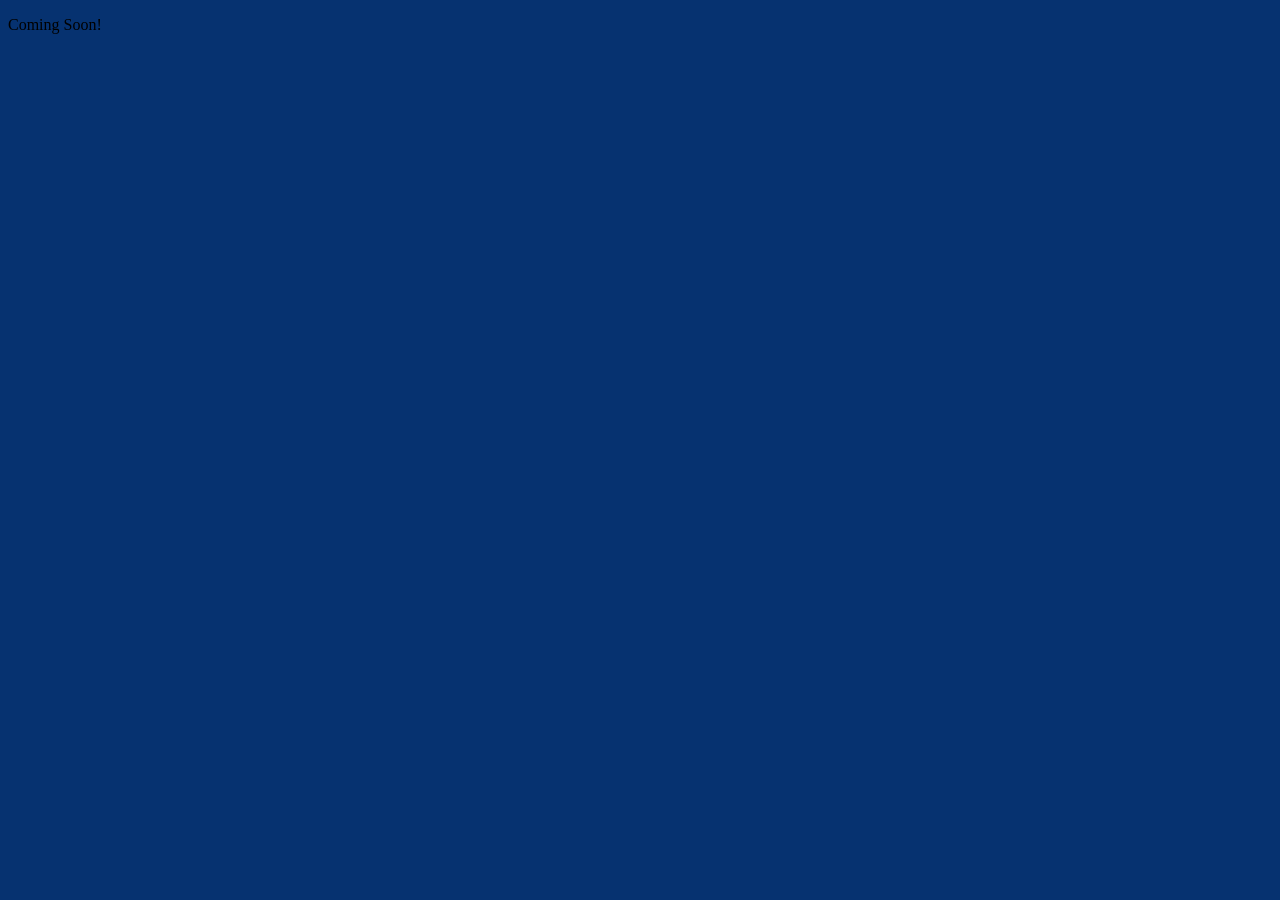
==== index.html @ 951ad7c0 "initial commit" ====
<!DOCTYPE html>
<html lang="en">
<head>
    <meta charset="UTF-8">
    <meta name="viewport" content="width=device-width, initial-scale=1.0">
    <title>Document</title>
    <link rel="stylesheet" href="CSS/style.css">
</head>
<body>
    <header>
    </header>
    
    <main>
        <p>Coming Soon!</p>
    </main>
    
    <footer>
    </footer>
</body>
</html>
---- CSS/style.css ----
html {
  box-sizing: border-box;
}

*,
*:before,
*:after {
  box-sizing: inherit;
}

body {
  color: black;
  background-color: #063270;
}
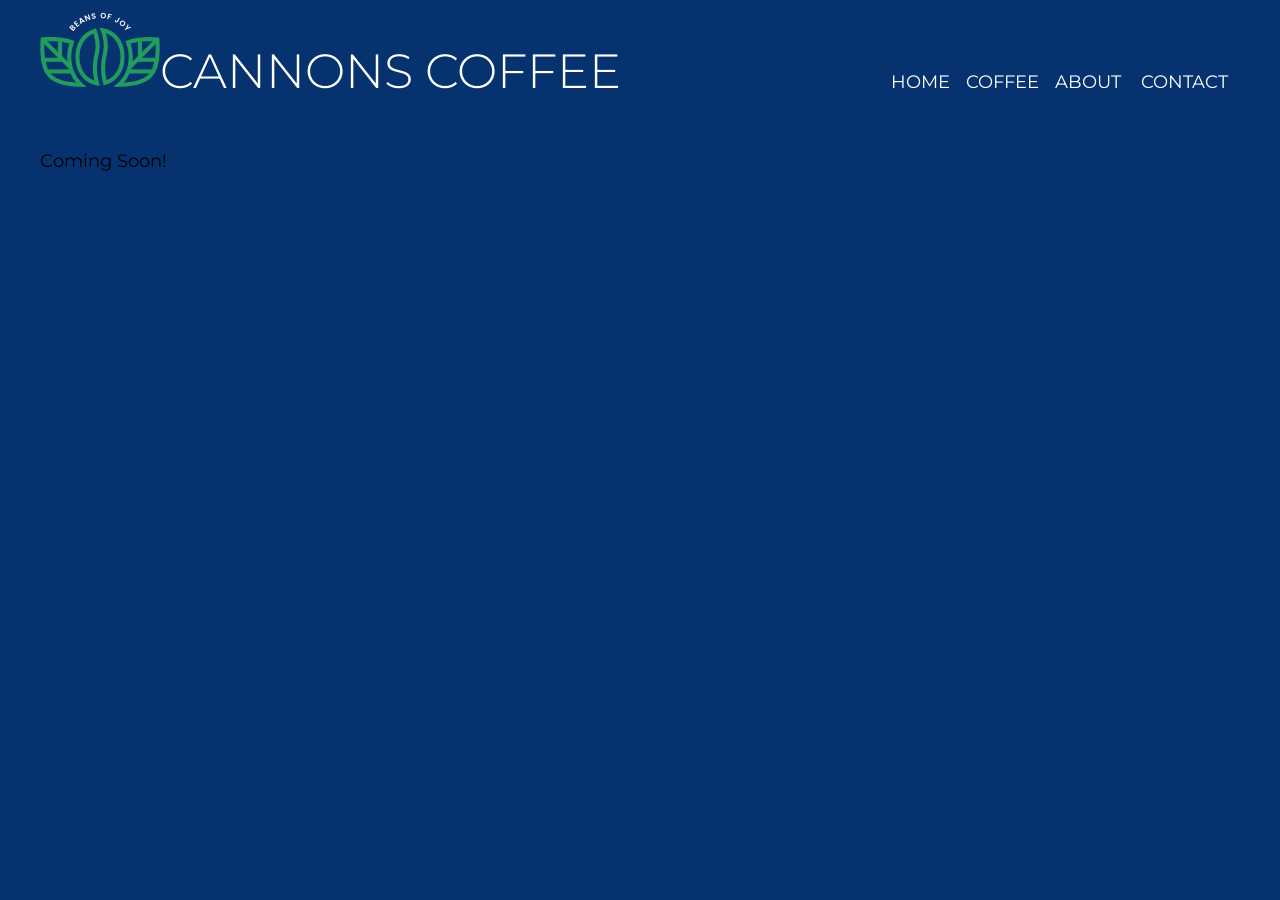
==== commit c0836e82: "navbar" ====
--- a/index.html
+++ b/index.html
@@ -7,7 +7,22 @@
     <link rel="stylesheet" href="CSS/style.css">
 </head>
 <body>
+    <div class="page">
     <header>
+        <navbar>
+            <div class="logo">
+                <img src="images/logo-nav.png" alt="cannons coffee logo, beans of joy"/>
+                <h1>cannons coffee</h1>
+            </div>
+            <nav>
+                <ul>
+                    <li><a href="index.html">home</a></li>
+                    <li><a href="latte.html">coffee</a></li>
+                    <li><a href="starbucks.com" target="_blank">about</a></li>
+                    <li><a href="mailto:chelseaarts321@gmail.com" target="_blank"></a>contact</li>
+                </ul>
+            </nav>
+        </navbar>
     </header>
     
     <main>
@@ -16,5 +31,6 @@
     
     <footer>
     </footer>
+    </div>
 </body>
 </html>
--- a/CSS/style.css
+++ b/CSS/style.css
@@ -1,3 +1,5 @@
+@import url('https://fonts.googleapis.com/css2?family=Montserrat:ital,wght@0,100..900;1,100..900&display=swap');
+
 html {
   box-sizing: border-box;
 }
@@ -13,3 +15,138 @@
   background-color: #063270;
 }
 
+:root {
+    --black: #000000;
+    --catalina: #06327d;
+    --bluetiful: #2b70e4;
+    --vegan: #209d5c;
+    --sunglow: #ffd034;
+    --white: #ffffff;
+    --light-blue: #cadbf8;
+}
+
+.page {
+    max-width: 1200px;
+    margin: 0 auto;
+}
+
+
+h1 {
+  font-family: "Montserrat", sans-serif;
+  font-optical-sizing: auto;
+  font-weight: 300;
+  font-style: normal;
+  font-size: 3rem;
+  line-height: 1.1667;
+  text-transform: uppercase;
+  margin: 0;
+}
+
+
+h2 {
+  font-family: "Montserrat", sans-serif;
+  font-optical-sizing: auto;
+  font-weight: 300;
+  font-style: normal;
+  font-size: 2.5rem;
+  line-height: 1.1667;
+  text-transform: uppercase;
+}
+
+h3 {
+    font-family: "Montserrat", sans-serif;
+  font-optical-sizing: auto;
+  font-weight: 300;
+  font-style: normal;
+  font-size: 1.75rem;
+  line-height: 1.1667;
+}
+
+body {
+    font-family: "Montserrat", sans-serif;
+  font-optical-sizing: auto;
+  font-style: normal;
+  font-size: 1.125rem;
+  line-height: 1.5;
+}
+
+.button1 {
+    background-color: var(--vegan);
+    color: var(--white);
+    border-radius: 5px;
+    text-align: center;
+    text-decoration: none;
+    text-transform: uppercase;
+}
+
+.button2 {
+    background-color: var(--catalina);
+    color: var(--white);
+    border-radius: 5px;
+    text-align: center;
+    text-decoration: none;
+    text-transform: uppercase;
+}
+
+navbar {
+    display: flex;
+    flex-direction: row;
+    justify-content: space-between;
+    color: var(--white);
+    align-items: baseline;
+}
+
+nav,
+ul,
+li,
+ a {
+    color: var(--white);
+    text-decoration: none;
+    list-style-type: none;
+    display: flex;
+    align-items: baseline;
+    flex-direction: row;
+    justify-content: baseline;
+    padding: .25rem;
+    text-transform: uppercase;
+}
+
+.logo {
+    display: flex;
+    flex-direction: row;
+    flex-wrap: nowrap;
+    justify-content: last baseline;
+    align-items: last baseline;
+    line-height: 1.1667;
+}
+
+img .logo {
+    height: 1.1667em;
+}
+
+
+@media (max-width: 999px) {
+    navbar {
+        flex-direction: column;
+        align-items: center;
+    }
+}
+
+@media (max-width: 649px) {
+    navbar,
+    nav,
+    ul {
+        flex-wrap: wrap;
+        align-items: center;
+        text-align: center;
+        justify-content: center;
+    }
+    .logo {
+        flex-wrap: wrap;
+        flex-direction: column;
+        align-items: center;
+        text-align: center;
+    }
+}
+
+
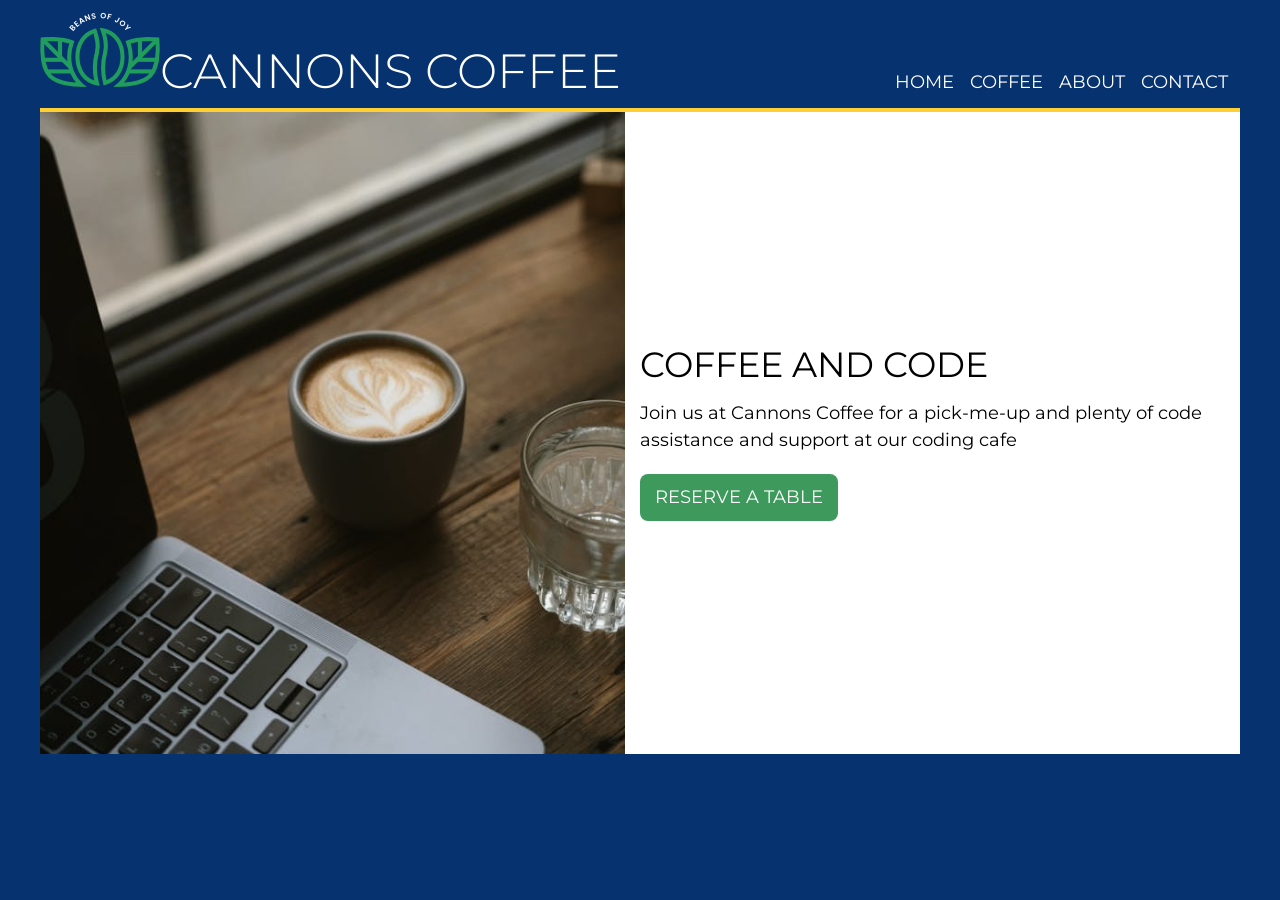
==== commit cf1273c4: "hero block" ====
--- a/index.html
+++ b/index.html
@@ -9,7 +9,7 @@
 <body>
     <div class="page">
     <header>
-        <navbar>
+        
             <div class="logo">
                 <img src="images/logo-nav.png" alt="cannons coffee logo, beans of joy"/>
                 <h1>cannons coffee</h1>
@@ -19,14 +19,21 @@
                     <li><a href="index.html">home</a></li>
                     <li><a href="latte.html">coffee</a></li>
                     <li><a href="starbucks.com" target="_blank">about</a></li>
-                    <li><a href="mailto:chelseaarts321@gmail.com" target="_blank"></a>contact</li>
+                    <li><a href="mailto:chelseaarts321@gmail.com" target="_blank">contact</a></li>
                 </ul>
             </nav>
-        </navbar>
+        
     </header>
     
     <main>
-        <p>Coming Soon!</p>
+        <div class="hero">
+          <div class="item"><img src="images/coffee-computer.jpg" alt="laptop with a cup of coffee and a glass of water"></div>
+          <div class="item"><h2>Coffee and Code</h2>
+            <p>Join us at Cannons Coffee for a pick-me-up and plenty of code assistance and support at our coding cafe</p>
+            <a href="https://www.google.com/" class="button1">Reserve a table</a>
+          </div>
+        </div>
+
     </main>
     
     <footer>
--- a/CSS/style.css
+++ b/CSS/style.css
@@ -23,6 +23,12 @@
     --sunglow: #ffd034;
     --white: #ffffff;
     --light-blue: #cadbf8;
+    --grow-1: 1;
+    --shrink-1: 1;
+    --basis-1: 100px;
+    --grow-2: 1;
+    --shrink-2: 1;
+    --basis-2: 100px;
 }
 
 .page {
@@ -77,6 +83,15 @@
     text-align: center;
     text-decoration: none;
     text-transform: uppercase;
+    width: 200px;
+    padding: .25rem; 
+    place-items: center;
+}
+
+a.button1 {
+    width: 150px;
+    text-align: center;
+    place-content: center;
 }
 
 .button2 {
@@ -88,7 +103,7 @@
     text-transform: uppercase;
 }
 
-navbar {
+header {
     display: flex;
     flex-direction: row;
     justify-content: space-between;
@@ -106,47 +121,212 @@
     display: flex;
     align-items: baseline;
     flex-direction: row;
-    justify-content: baseline;
+    justify-content: flex-end;
+    padding: .25rem;
+    text-transform: uppercase; 
+}
+
+header a,
+header li {
+    color: var(--white);
+    text-decoration: none;
     padding: .25rem;
     text-transform: uppercase;
 }
 
+header ul {
+    display: flex;
+    list-style:  none;
+    margin: 0;
+    padding: 0;
+}
+
 .logo {
     display: flex;
     flex-direction: row;
     flex-wrap: nowrap;
-    justify-content: last baseline;
-    align-items: last baseline;
+    justify-content:flex-start;
+    align-items: baseline;
     line-height: 1.1667;
 }
 
-img .logo {
+img.logo {
     height: 1.1667em;
 }
 
+.hero {
+  display: flex;                    /* puts image and text side by side */
+  background: #fff;
+  border-top: 4px solid var(--sunglow);    /* the gold line */
+}
+
+.hero .item {
+  flex: 1;                          /* each takes half the width */
+}
+
+.hero img {
+  display: block;
+  width: 100%;
+  height: 100%;
+  object-fit: cover;                /* fills the box without distorting */
+}
+
+/* second item = the text column */
+.hero .item:last-child {
+  display: flex;
+  flex-direction: column;
+  justify-content: center;          /* vertically centers the text */
+  align-items: flex-start;
+  padding: 0 15px;
+}
+
+.hero h2 {
+  margin: 0 0 15px;
+  font-weight: 400;
+  font-size: 2.2rem;
+  text-transform: uppercase;
+  color: #000;
+}
+
+.hero p {
+  margin: 0 0 20px;
+  line-height: 1.5;
+}
+
+.button1 {
+  display: inline-block;
+  white-space: nowrap;              /* stops "Reserve a table" wrapping */
+  padding: 10px 15px;
+  background: #3e9a5c;
+  color: #fff;
+  text-decoration: none;
+  text-transform: uppercase;
+  border-radius: 8px;
+  min-width: min-content;
+
+}
+
+
 
 @media (max-width: 999px) {
-    navbar {
-        flex-direction: column;
-        align-items: center;
-    }
-}
+    header {
+    flex-direction: column;
+    align-items: center;
+    gap: 8px;
+  }
+
+  .logo {
+    justify-content: center;
+  }
+
+  .logo img {
+    height: 45px;
+  }
+
+  .logo h1 {
+    font-size: 1.8rem;
+  }
+
+  nav ul {
+    justify-content: center;
+    gap: 12px;
+  }
+
+  nav a {
+    font-size: 0.85rem;
+  }
+
+  /* hero stays side by side, just tighter */
+  .hero h2 {
+    font-size: 1.6rem;
+  }
+
+  .hero p {
+    font-size: 0.9rem;
+  }
+
+  .hero .item:last-child {
+    padding: 0 12px;
+  }
+
+  .button1 {
+    padding: 8px 12px;
+    font-size: 0.85rem;
+  }
+}
+ 
 
 @media (max-width: 649px) {
-    navbar,
-    nav,
-    ul {
-        flex-wrap: wrap;
-        align-items: center;
-        text-align: center;
-        justify-content: center;
-    }
-    .logo {
-        flex-wrap: wrap;
-        flex-direction: column;
-        align-items: center;
-        text-align: center;
-    }
-}
-
-
+  .page {
+    padding: 0 10px;
+  }
+
+  /* logo image stacked above the name, both centered */
+  .logo {
+    display: flex;
+    flex-direction: column;
+    text-align: center;
+    width: auto;
+    gap: 5px;
+    justify-content: center;
+    margin: 0 auto;
+  }
+
+  .logo img {
+    height: 50px;
+ 
+
+  }
+
+  .logo h1 {
+    font-size: 1.8rem;
+  }
+
+  /* nav items wrap onto a second line if they don't fit */
+  nav ul {
+    flex-wrap: wrap;
+    justify-content: center;
+    gap: 8px 12px;
+  }
+
+  nav a {
+    font-size: 0.8rem;
+  }
+
+  /* hero: image on top, text underneath */
+  .hero {
+    flex-direction: column;
+    min-height: 0;              /* cancels the min-height from the 1024px block */
+    padding: 15px;              /* white space around the image, like your target */
+  }
+
+  .hero .item {
+    flex: none;                 /* stops the items from collapsing in a column */
+  }
+
+  .hero img {
+    height: auto;
+    max-height: 250px;
+    width: 100%;
+    object-fit: cover;
+  }
+
+  .hero .item:last-child {
+    padding: 15px 0 0;
+    align-items: flex-start;    /* text stays left-aligned */
+  }
+
+  .hero h2 {
+    font-size: 1.8rem;
+  }
+
+  .hero p {
+    font-size: 0.85rem;
+  }
+
+  .button1 {
+    padding: 6px 10px;
+    font-size: 0.75rem;
+  }
+
+}
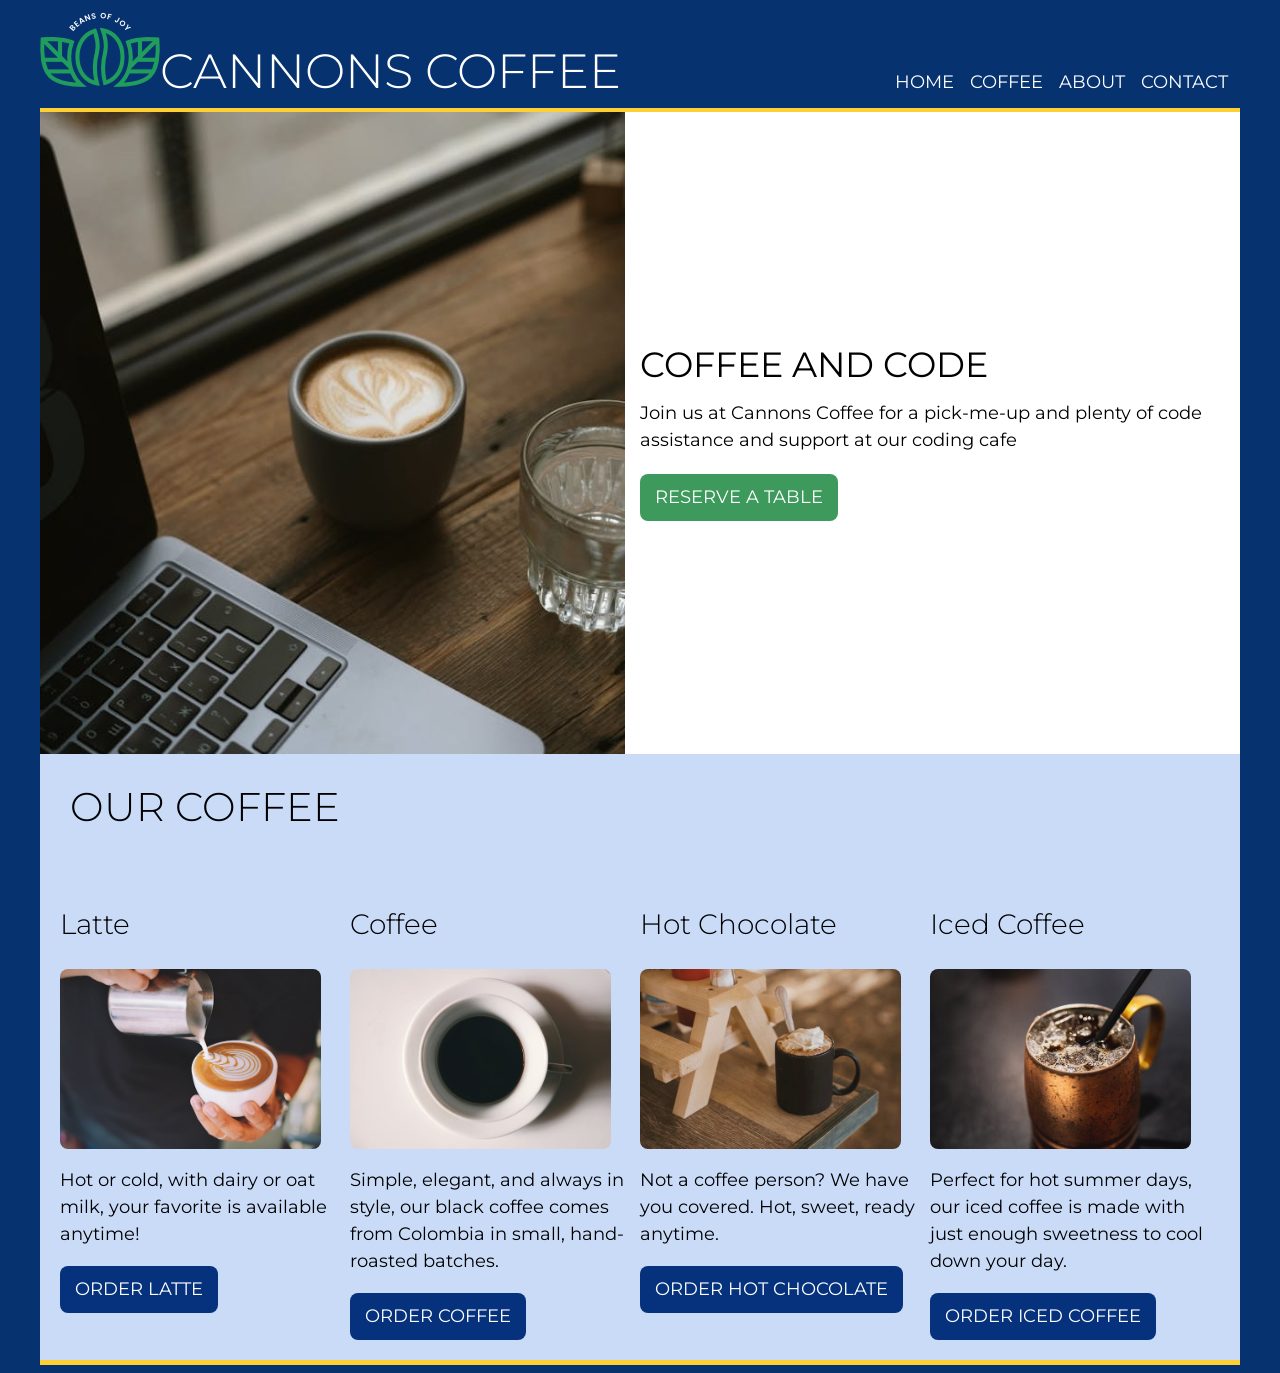
==== commit 6e17456f: "coffee cards" ====
--- a/index.html
+++ b/index.html
@@ -34,6 +34,29 @@
           </div>
         </div>
 
+        <h2 class="coffee">Our Coffee</h2>
+        <div class="crdscntnr">
+        <div class="card"><h3>Latte</h3><img src="images/latte.jpg" alt="Latte in a cup">
+       <p>Hot or cold, with dairy or oat milk, your favorite is available anytime!</p>
+        <a href="https://www.codecademy.com/learn" target="_blank" class="button2">Order Latte</a>
+        </div>
+        
+        <div class="card2"><h3>Coffee</h3><img src="images/coffee.jpg" alt=" Coffee in a cup"/>
+       <p> Simple, elegant, and always in style, our black coffee comes from Colombia in small, hand-roasted batches.</p>
+        <a href="https://www.codecademy.com/learn" target="_blank" class="button2">Order Coffee </a>
+        </div>
+        
+        <div class="card"><h3>Hot Chocolate</h3><img src="images/hotchoc.jpg" alt="Hot Chocolate in a cup with whipped cream"/>
+        <p>Not a coffee person? We have you covered. Hot, sweet, ready anytime.</p>
+        <a href="https://www.codecademy.com/learn" target="_blank" class="button2">Order Hot Chocolate</a> 
+       </div>
+        
+        <div class="card2"><h3>Iced Coffee</h3><img src="images/iced.jpg" alt="Iced coffee in a mug with a straw"/>
+        <p>Perfect for hot summer days, our iced coffee is made with just enough sweetness to cool down your day.</p>
+        <a href="https://www.codecademy.com/learn" target="_blank" class="button2">Order Iced Coffee </a>
+        </div>
+        </div>
+
     </main>
     
     <footer>
--- a/CSS/style.css
+++ b/CSS/style.css
@@ -206,7 +206,55 @@
 
 }
 
-
+ .button2 {
+  display: inline-block;
+  white-space: nowrap;              /* stops "Reserve a table" wrapping */
+  padding: 10px 15px;
+  background: var(--catalina);
+  color: #fff;
+  text-decoration: none;
+  text-transform: uppercase;
+  border-radius: 8px;
+  width: fit-content;
+ }
+
+.crdscntnr {
+    display: inline-grid;
+    grid-template-columns: 1fr 1fr 1fr 1fr;
+    background-color: var(--light-blue);
+    padding: 20px;
+    margin: 0 auto;
+    width: 100%;
+    border-bottom: 5px solid var(--sunglow);
+    align-items: flex-start; 
+    width:100%;
+}
+
+.card,
+.card2 {
+    display: flex;
+    flex-direction: column;
+
+    flex: 20%;
+    margin:  0 auto;
+}
+
+.card img,
+.card2 img {
+    max-width: 90%;
+    height: 180px;      
+    object-fit: cover;     
+    border-radius: 8px;
+}
+
+
+h2.coffee {
+    background-color: var(--light-blue);
+    margin-bottom: 0;
+    margin-top: 0;
+    align-self: center;
+    padding: 30px;
+}
 
 @media (max-width: 999px) {
     header {
@@ -236,7 +284,6 @@
     font-size: 0.85rem;
   }
 
-  /* hero stays side by side, just tighter */
   .hero h2 {
     font-size: 1.6rem;
   }
@@ -253,6 +300,23 @@
     padding: 8px 12px;
     font-size: 0.85rem;
   }
+
+
+
+  .carscntnr {
+    display: inline-block;
+    grid-template-columns: auto auto;
+    grid-template-rows: auto auto;
+    grid-auto-columns: 40%;
+  }
+
+  .card {
+   grid-column: 1 / span 2;
+  }
+
+  .card2 {
+    grid-column: 3 / span 2;
+  }
 }
  
 
@@ -266,14 +330,14 @@
     display: flex;
     flex-direction: column;
     text-align: center;
-    width: auto;
     gap: 5px;
     justify-content: center;
-    margin: 0 auto;
   }
 
   .logo img {
     height: 50px;
+    width: auto;
+    margin: 0 auto;
  
 
   }
@@ -289,10 +353,6 @@
     gap: 8px 12px;
   }
 
-  nav a {
-    font-size: 0.8rem;
-  }
-
   /* hero: image on top, text underneath */
   .hero {
     flex-direction: column;
@@ -329,4 +389,9 @@
     font-size: 0.75rem;
   }
 
+  .crdscntnr {
+    display: flex;
+    flex-direction: column;
+  }
+
 }
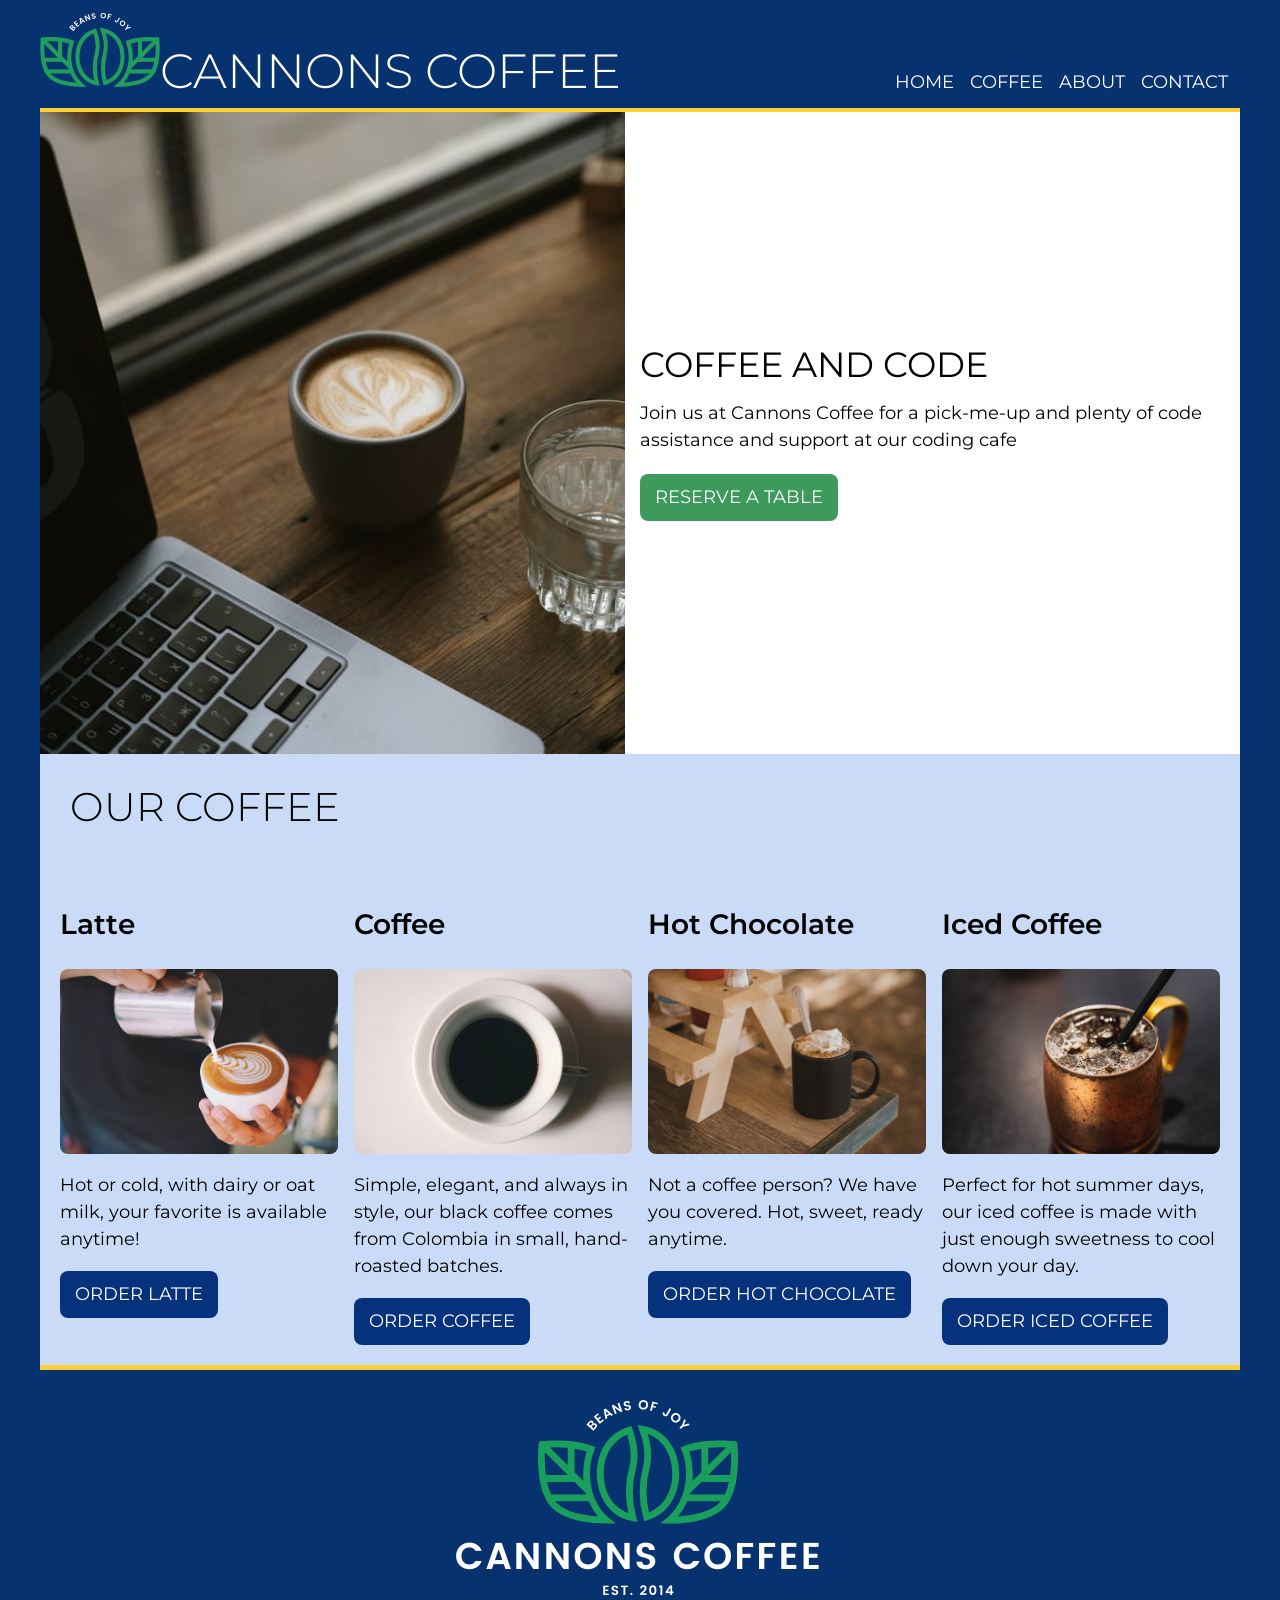
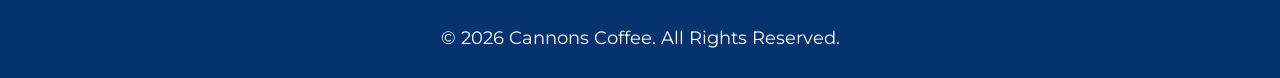
==== commit 5bdb31ac: "footer" ====
--- a/index.html
+++ b/index.html
@@ -56,10 +56,11 @@
         <a href="https://www.codecademy.com/learn" target="_blank" class="button2">Order Iced Coffee </a>
         </div>
         </div>
-
     </main>
     
     <footer>
+        <img src="images/logo-footer.png" alt="Cannons Coffee, Beans of Joy! Est. 2014">
+        <p>© 2026 Cannons Coffee. All Rights Reserved.</p>
     </footer>
     </div>
 </body>
--- a/CSS/style.css
+++ b/CSS/style.css
@@ -36,7 +36,6 @@
     margin: 0 auto;
 }
 
-
 h1 {
   font-family: "Montserrat", sans-serif;
   font-optical-sizing: auto;
@@ -62,7 +61,7 @@
 h3 {
     font-family: "Montserrat", sans-serif;
   font-optical-sizing: auto;
-  font-weight: 300;
+  font-weight: 600;
   font-style: normal;
   font-size: 1.75rem;
   line-height: 1.1667;
@@ -227,26 +226,26 @@
     width: 100%;
     border-bottom: 5px solid var(--sunglow);
     align-items: flex-start; 
-    width:100%;
+    width: 100%;
+    gap: 1rem;
 }
 
 .card,
 .card2 {
     display: flex;
     flex-direction: column;
-
     flex: 20%;
-    margin:  0 auto;
+    margin: 0 auto;
 }
 
 .card img,
 .card2 img {
-    max-width: 90%;
-    height: 180px;      
+    max-width: 100%;
+    /* height: 180px;       */
     object-fit: cover;     
     border-radius: 8px;
-}
-
+   
+}
 
 h2.coffee {
     background-color: var(--light-blue);
@@ -256,6 +255,15 @@
     padding: 30px;
 }
 
+footer {
+    display: flex; 
+    color: var(--white);
+    flex-direction: column;
+    justify-content: center;
+    align-items: center;
+    margin-top: 1rem;
+}
+
 @media (max-width: 999px) {
     header {
     flex-direction: column;
@@ -300,8 +308,6 @@
     padding: 8px 12px;
     font-size: 0.85rem;
   }
-
-
 
   .carscntnr {
     display: inline-block;
@@ -338,8 +344,6 @@
     height: 50px;
     width: auto;
     margin: 0 auto;
- 
-
   }
 
   .logo h1 {
@@ -393,5 +397,4 @@
     display: flex;
     flex-direction: column;
   }
-
 }
